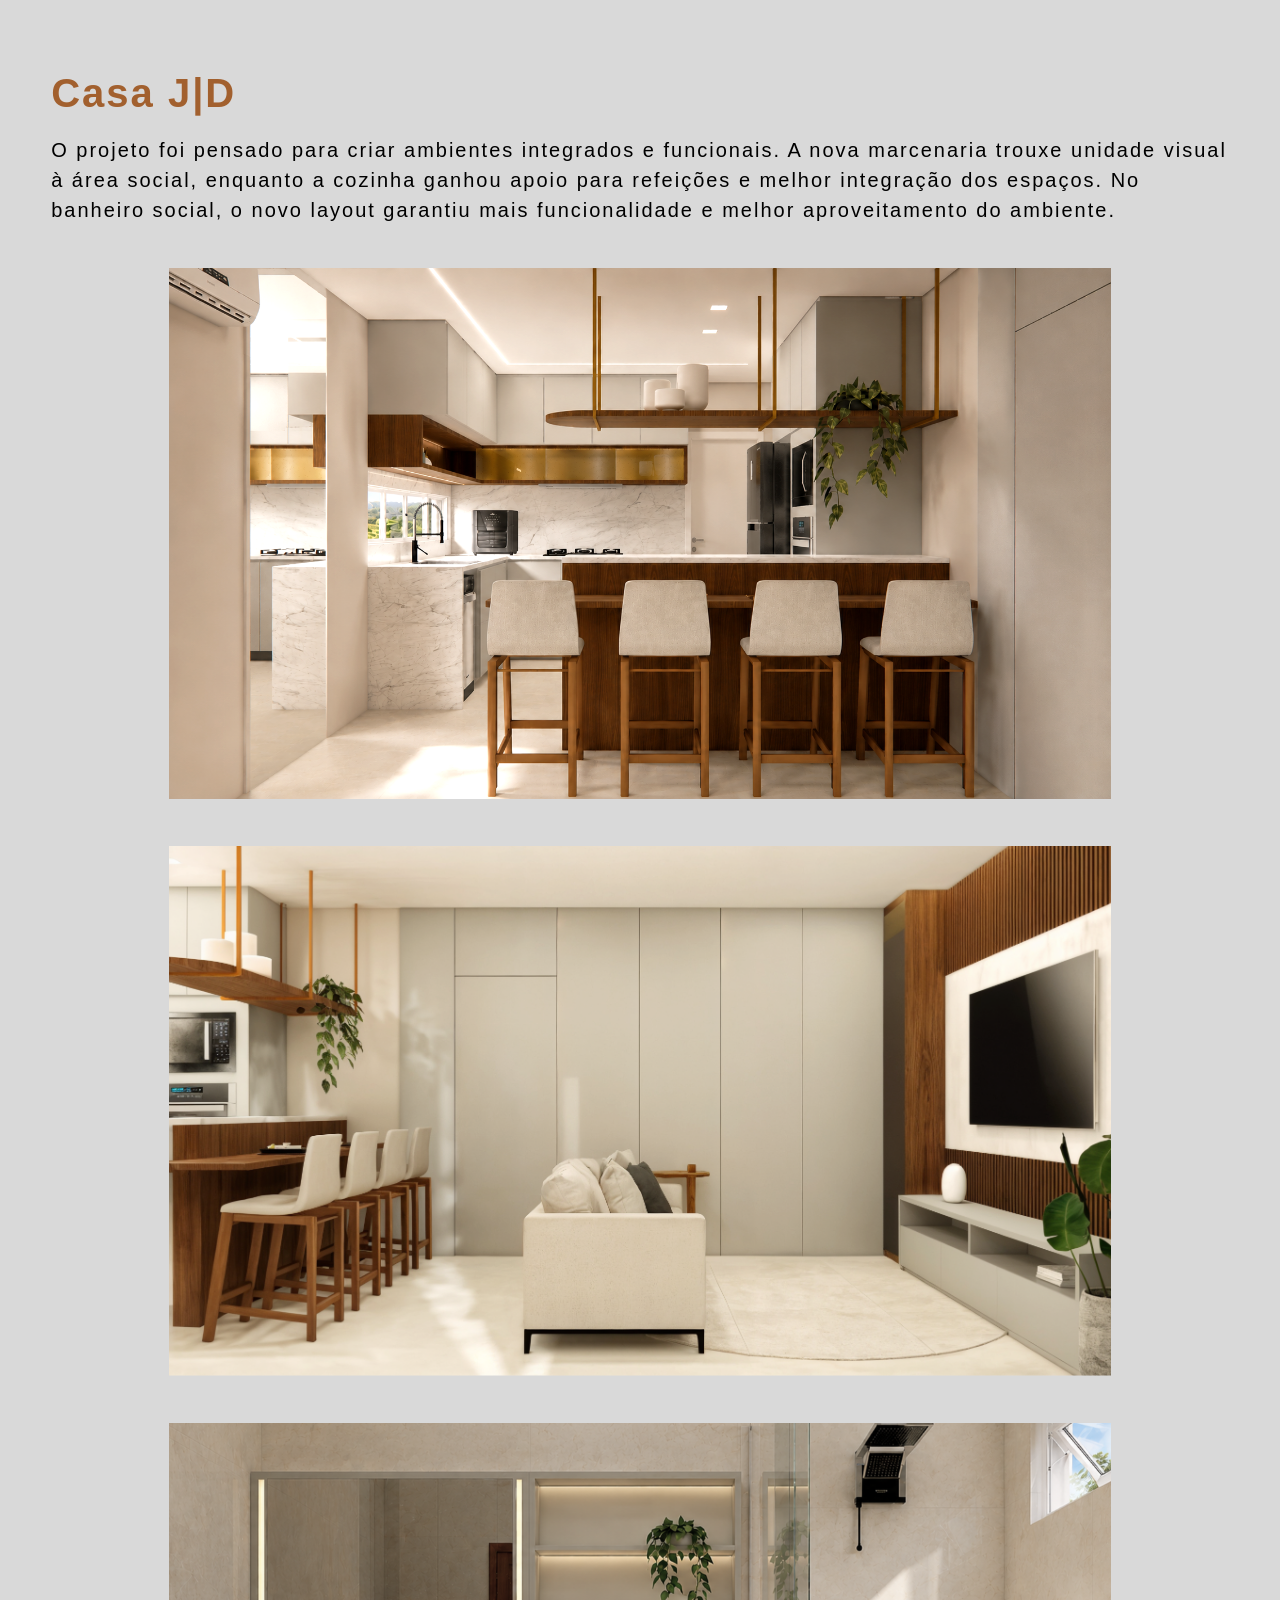
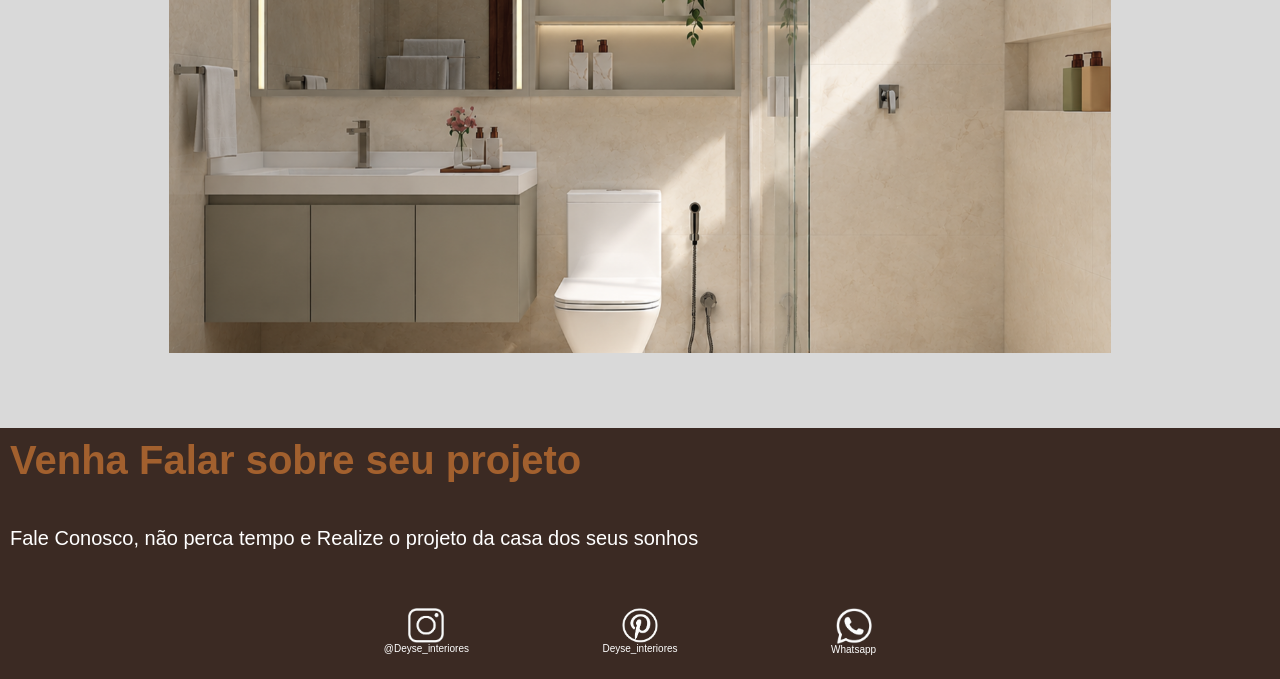
==== pages/casaJD.html @ c0b800fe "Primeiro commit do site Deyse Interiores" ====
<!DOCTYPE html>
<html lang="en">
<head>
    <meta charset="UTF-8">
    <meta name="viewport" content="width=device-width, initial-scale=1.0">
    <link rel="icon" href="../img/favicon.png" type="image/png">
    <link rel="stylesheet" href="../CSS/modeloProj.css">
    <title>DEYSE Interiores | Título do Projeto</title>
</head>
<body>
    <main>
        <div class="content">
            <h1>Casa J|D</h1>
            <p>O projeto foi pensado para criar ambientes integrados e funcionais. A nova marcenaria trouxe unidade visual à área social, enquanto a cozinha ganhou apoio para refeições e melhor integração dos espaços. No banheiro social, o novo layout garantiu mais funcionalidade e melhor aproveitamento do ambiente.</p>
            <div class="subcontent">
                <img src="../img/casa.jd.png" alt="">   
            </div>
            <div class="subcontent">
                <img src="../img/casa.jd1.png" alt="">
            </div>
            <div class="subcontent">
                <img src="../img/casa.jd2.png" alt="">
            </div>
        </div>
    </main>

    <footer>
            <h1>Venha Falar sobre seu projeto</h1>
            <p>Fale Conosco, não perca tempo e Realize o projeto da casa dos seus sonhos</p>

            <div>
            <a href="https://www.instagram.com/deyseinteriores/">
                <img src="../img/instagram.png" alt="Instagram">
                <span>@Deyse_interiores</span>
            </a>

            <a href="https://br.pinterest.com/deyseinteriores/">
                <img src="../img/pinterest.png" alt="Pinterest">
                <span>Deyse_interiores</span>
            </a>

            <a href="https://wa.me/5584987519825?text=Olá,%20vim%20pelo%20site" target="_blank">
                <img src="../img/whatsapp.png" alt="WhatsApp">
                <span>Whatsapp</span>
            </a>
        </div>
        </footer>
</body>
</html>
---- CSS/modeloProj.css ----
body{
    margin: 0px;
    padding: 0px;
    overflow-x: hidden;
    font-family: 'Poppins', sans-serif;
    font-size: clamp(10px, 4vw, 30px);
}

main{
    letter-spacing: 10%;
    line-height: 150%;
    padding: 4%;
    background-color: #D9D9D9;
}

main  h1{
    color: #A2602E;
}

main img{
    width: 90%;
    height: auto;
}

.subcontent{
    display: flex;
    flex-direction: column;
    align-items: center;
}

.subcontent p{
    width: 90%;
}

footer{
    background-color: #3B2A23;
}

footer h1{
    color: #A2602E;
    margin: 0;
    padding: 10px;
}

footer p{
    color: white;
    padding: 10px;
    letter-spacing: 10%;
    line-height: 150%;

}

footer img{
    width: 60%;
    height: auto;
}

footer a{
    margin: 2%;
}

footer span{
    font-size: 10px;
    color: white;
}
body{
    margin: 0px;
    padding: 0px;
    overflow-x: hidden;
    font-family: 'Poppins', sans-serif;
    font-size: clamp(10px, 4vw, 20px);
}

main{
    letter-spacing: 2px;
    line-height: 150%;
    padding: 4%;
    background-color: #D9D9D9;
}

main  h1{
    color: #A2602E;
}

main img{
    width: 80%;
    height: auto;
    padding: 2%;
}

.subcontent{
    display: flex;
    flex-direction: column;
    align-items: center;
}

.subcontent p{
    width: 80%;
}

footer{
    background-color: #3B2A23;
}

footer h1{
    color: #A2602E;
    margin: 0;
    padding: 10px;
}

footer p{
    color: white;
    padding: 10px;
    letter-spacing: 10%;
    line-height: 150%;

}

footer img{
    width: 60%;
    height: auto;
}

footer a{
    margin: 2%;
}

footer span{
    font-size: 10px;
    color: white;
}

footer div{
    display: flex;
    justify-content: center;
    gap: 8%;
}

footer a{
    width: 60px;
    height: 45px; /* define uma área real */
    display: flex;
    flex-direction: column;
    align-items: center;
    text-decoration: none;

}

footer div{
    display: flex;
    justify-content: center;
    gap: 8%;
}

footer a{
    width: 60px;
    height: 45px; /* define uma área real */
    display: flex;
    flex-direction: column;
    align-items: center;
    text-decoration: none;

}
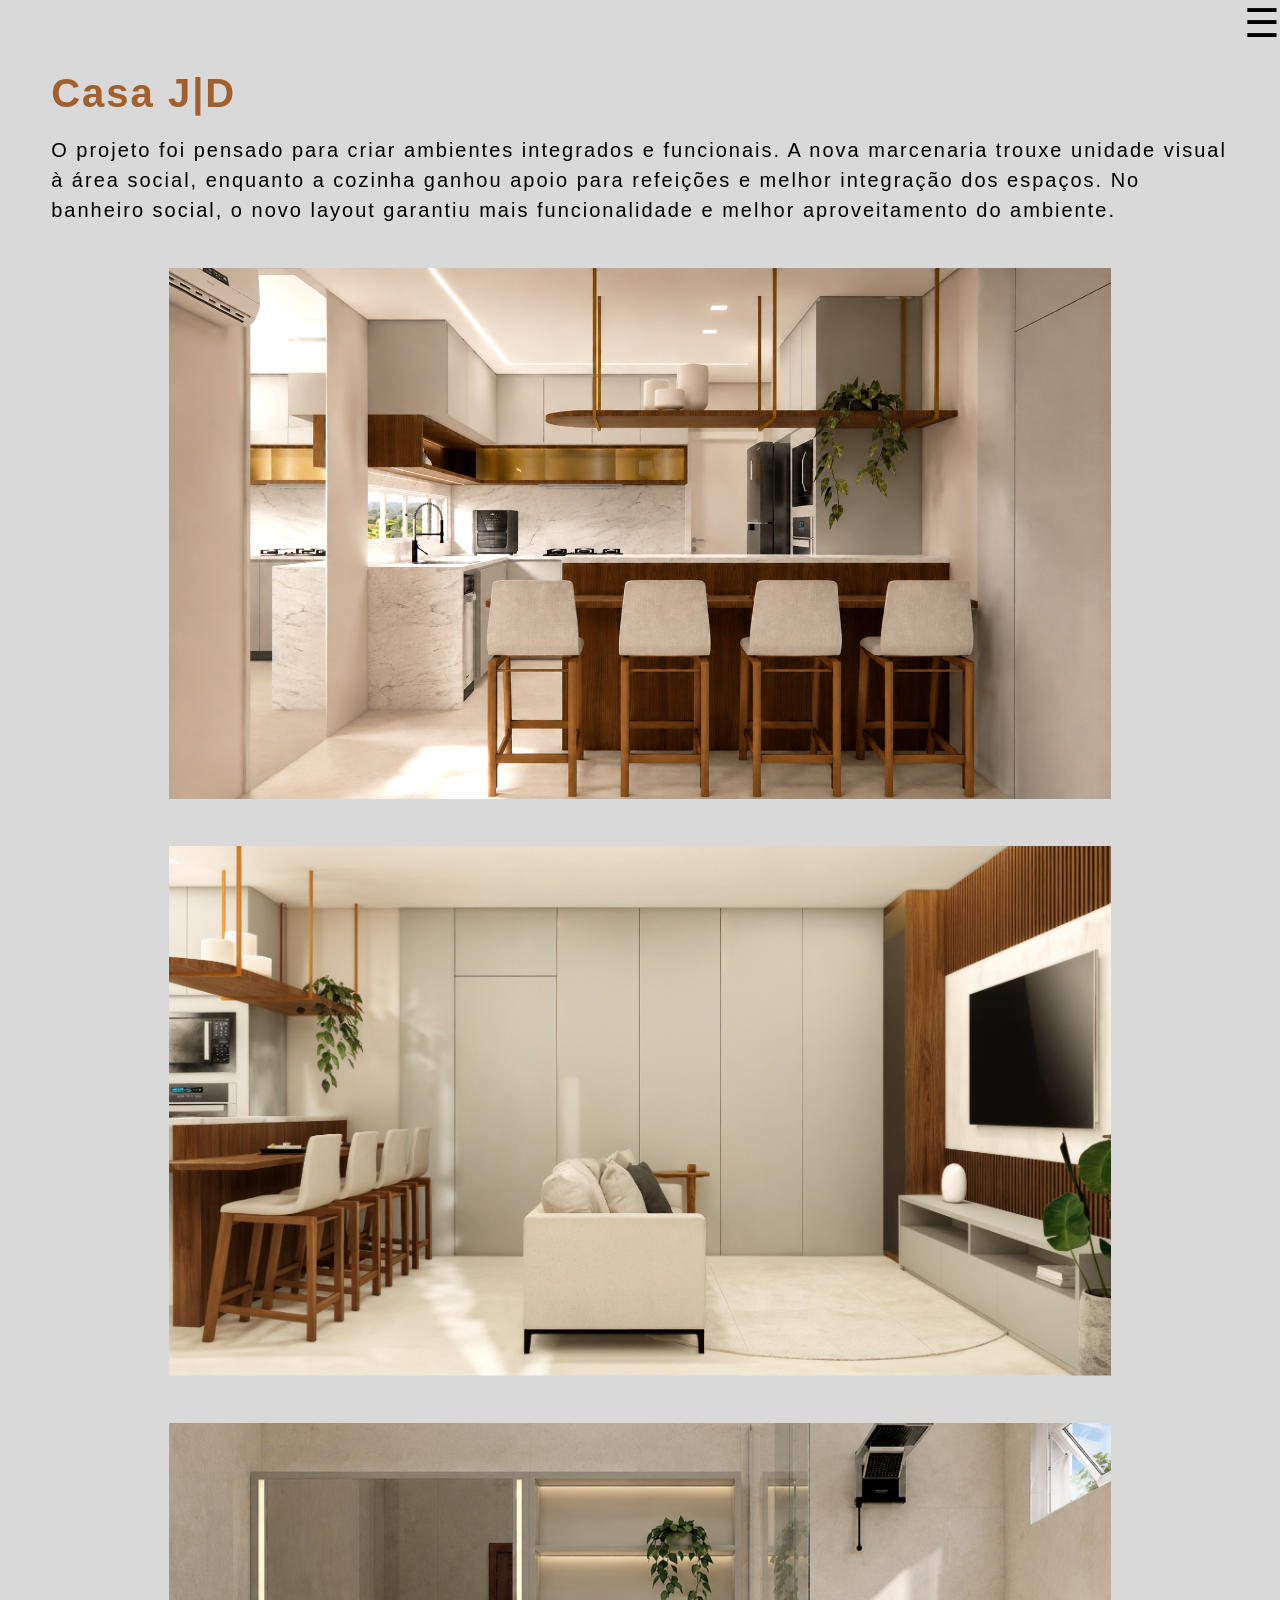
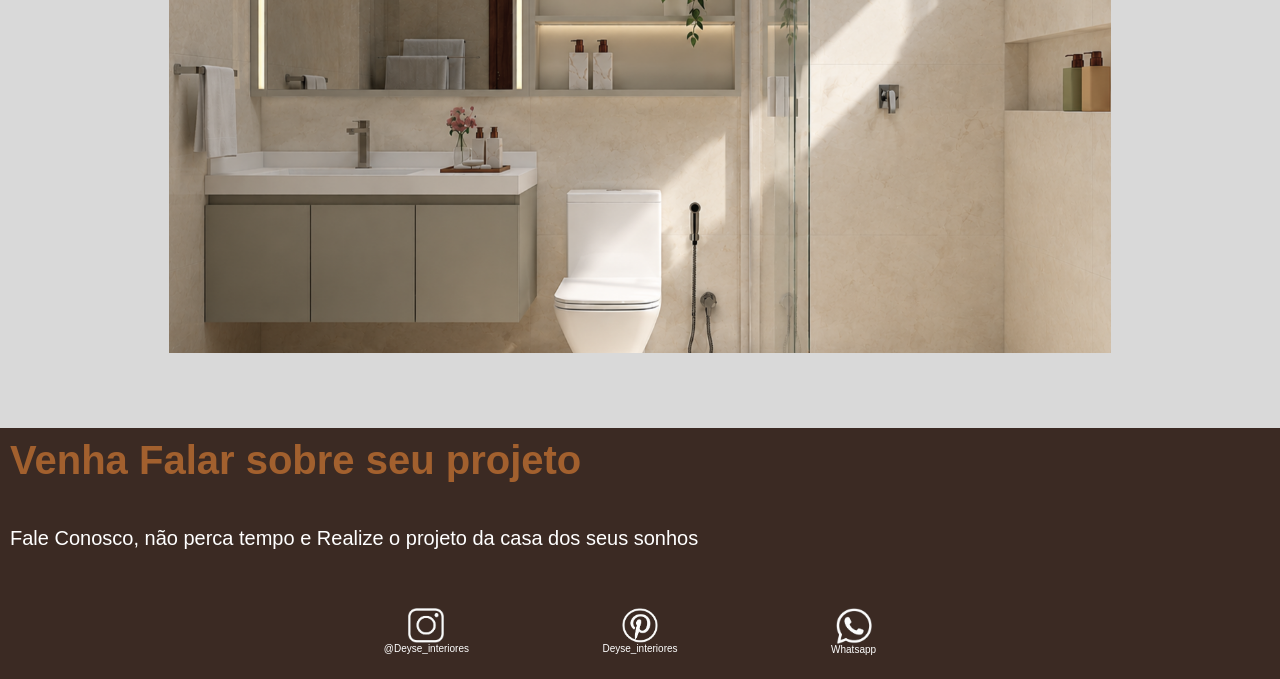
==== commit 65f947de: "Adição do Menu-sanduiche, Serviços e Contatos" ====
--- a/pages/casaJD.html
+++ b/pages/casaJD.html
@@ -5,9 +5,23 @@
     <meta name="viewport" content="width=device-width, initial-scale=1.0">
     <link rel="icon" href="../img/favicon.png" type="image/png">
     <link rel="stylesheet" href="../CSS/modeloProj.css">
-    <title>DEYSE Interiores | Título do Projeto</title>
+    <link rel="stylesheet" href="../CSS/stylesanduiche.css">
+    <title>DEYSE Interiores | Casa J|D</title>
 </head>
 <body>
+    <header>
+        <div class="menu">
+            <button class="btn-menu" aria-label="Abrir Menu">
+                ☰
+            </button>
+            <nav>
+                <a href="../index.html">Inicio</a>
+                <a href="portifolio.html">Potifólio</a>
+                <a href="servicos.html">Serviços</a>
+                <a href="contatos.html">Contatos</a>
+            </nav>
+        </div>
+    </header>
     <main>
         <div class="content">
             <h1>Casa J|D</h1>
@@ -45,5 +59,6 @@
             </a>
         </div>
         </footer>
+        <script src="../JS/menusanduiche.js"></script>
 </body>
 </html>
--- a/CSS/stylesanduiche.css
+++ b/CSS/stylesanduiche.css
@@ -0,0 +1,49 @@
+.menu button{
+    position: fixed;
+    top: 0;
+    right: 0;
+    z-index: 1001;
+    color: black;
+    background: transparent;
+    border: none;
+    font-size: clamp(20px, 10vw, 40px);
+    padding: 0;
+    margin: 0;
+    cursor: pointer;
+}
+
+.menu button:active{
+    transform: scale(0.8);
+}
+
+.menu nav{
+    position: fixed;
+    top: 0;
+    right: 0;
+    z-index: 1000;
+    background-color: #3B2A23;
+    color: white;
+    width: 50%;
+    height: 100vh;
+    display: flex;
+    justify-content: space-evenly;
+    align-items: center;
+    flex-direction: column;
+
+    transform: translateX(100%);
+    transition: transform .3s ease;
+}
+
+.menu nav.ativo{
+    transform: translateX(0);
+}
+
+.menu button.ativo{
+    color: white;
+}
+
+
+.menu a{
+    color: white;
+    text-decoration: none;
+}
